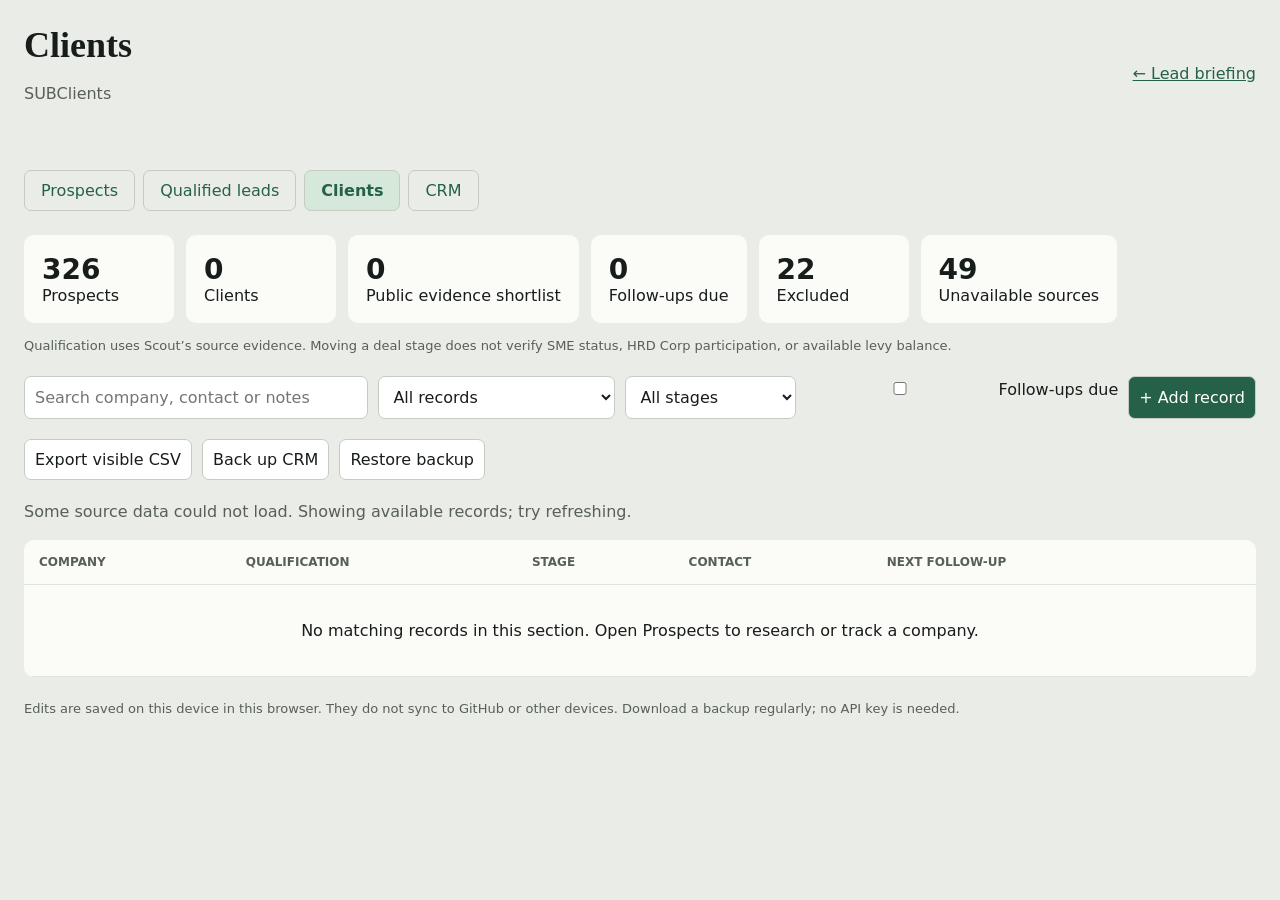
==== dashboard/clients.html @ cdf7065e "Review all 348 prospects and separate prospects, qualified leads, clients and CRM" ====
<!doctype html><html lang="en"><head><meta charset="utf-8"><meta name="viewport" content="width=device-width,initial-scale=1"><title>Scout — Clients</title><link rel="stylesheet" href="crm.css"></head><body data-view="clients">
<header><div><h1 id="pageTitle">Clients</h1><p>SUBClients</p></div><a href="scout.html">← Lead briefing</a></header>
<main><nav class="section-nav" aria-label="Scout sections"><a data-nav="prospects" href="prospects.html">Prospects</a><a data-nav="leads" href="leads.html">Qualified leads</a><a data-nav="clients" href="clients.html">Clients</a><a data-nav="crm" href="crm.html">CRM</a></nav><div class="stats" id="stats"></div><p class="notice">Qualification uses Scout’s source evidence. Moving a deal stage does not verify SME status, HRD Corp participation, or available levy balance.</p>
<div class="toolbar"><input id="search" type="search" aria-label="Search companies" placeholder="Search company, contact or notes"><select id="qualification" aria-label="Qualification filter"><option value="all">All records</option><option value="qualified">Public evidence shortlist</option><option value="research">Needs verification</option><option value="excluded">Excluded records</option><option value="unavailable">Unavailable sources</option></select><select id="stageFilter" aria-label="Stage filter"><option value="all">All stages</option></select><label style="margin:0"><input id="dueOnly" type="checkbox" style="display:inline;width:auto"> Follow-ups due</label><button id="add" class="primary">+ Add record</button></div>
<div class="toolbar"><button id="exportCsv">Export visible CSV</button><button id="backup">Back up CRM</button><button id="restore">Restore backup</button><input id="restoreFile" type="file" accept="application/json,.json" hidden></div>
<p id="status" role="status" aria-live="polite">Loading Scout records…</p><div class="table-wrap"><table><thead><tr><th>Company</th><th>Qualification</th><th>Stage</th><th>Contact</th><th>Next follow-up</th><th></th></tr></thead><tbody id="rows"></tbody></table></div><footer>Edits are saved on this device in this browser. They do not sync to GitHub or other devices. Download a backup regularly; no API key is needed.</footer></main>
<dialog id="editor"><form id="editForm"><h2 id="editorTitle">Prospect</h2><label>Company<input id="company" required maxlength="200"></label><label>Website<input id="website" type="url" placeholder="https://example.com"></label><div class="split"><label>Record type<select id="customerStatus"><option value="prospect">Prospect / lead</option><option value="client">Client</option></select></label><label>Stage<select id="stage"></select></label><label>Follow-up date<input id="followup" type="date"></label></div><div class="split"><label>Contact name<input id="contact" maxlength="200"></label><label>Contact role<input id="role" maxlength="200"></label></div><div class="split"><label>Email<input id="email" type="email"></label><label>Phone<input id="phone" maxlength="100"></label></div><label>Notes<textarea id="notes" maxlength="20000" placeholder="Training need, conversation notes, next action…"></textarea></label><div id="evidence"></div><div class="actions"><button type="button" id="cancel">Cancel</button><button class="primary" type="submit">Save record</button></div></form></dialog>
<script src="crm-app.js"></script></body></html>
---- dashboard/crm.css ----
:root{font-family:system-ui,sans-serif;color:#171d1b;background:#eaede7}*{box-sizing:border-box}body{margin:0}header,main{max-width:1320px;margin:auto;padding:24px}header{display:flex;gap:20px;justify-content:space-between;align-items:center}h1{font-family:Georgia,serif;font-size:36px;margin:0}h2{font-family:Georgia,serif}p{color:#565f5a;line-height:1.5}a{color:#246148}button,input,select,textarea{font:inherit;border:1px solid #c5ccc1;border-radius:7px;padding:10px;background:#fff;color:inherit}button{cursor:pointer}button:hover{background:#e6eee6}.primary{background:#246148;color:white}.toolbar{display:flex;gap:10px;flex-wrap:wrap;margin:20px 0}.toolbar input{flex:1;min-width:180px}.stats{display:flex;gap:12px;flex-wrap:wrap}.stat{padding:18px;background:#fbfbf8;border-radius:10px;min-width:150px}.stat strong{display:block;font-size:28px}.table-wrap{overflow:auto;border-radius:10px;background:#fbfbf8}table{width:100%;border-collapse:collapse;text-align:left}td,th{padding:15px;border-bottom:1px solid #e0e4db}th{font-size:12px;text-transform:uppercase;color:#565f5a}td small{display:block;color:#565f5a;margin-top:4px}.badge{font-size:12px;padding:4px 8px;border-radius:12px;background:#ede4cd;white-space:nowrap}.qualified{background:#d5e8d9}.overdue{color:#a24022;font-weight:600}.notice{font-size:13px}.empty{padding:36px;text-align:center}dialog{border:0;border-radius:12px;width:min(650px,94vw);max-height:90vh;padding:26px;background:#fbfbf8}dialog::backdrop{background:#171d1b88}label{display:block;margin:14px 0}label input,label select,label textarea{display:block;width:100%;margin-top:6px}textarea{min-height:100px}.split{display:flex;gap:14px}.split>*{flex:1}.actions{display:flex;gap:10px;justify-content:flex-end;margin-top:20px}#status{min-height:20px}#evidence{word-break:break-word;font-size:13px;background:#eaede7;padding:12px;border-radius:7px}button.link{border:0;background:none;color:#246148;padding:0;text-align:left;font-weight:600}footer{margin-top:24px;font-size:13px;color:#565f5a}@media(max-width:650px){header{align-items:flex-start}.split{display:block}td,th{padding:12px}.stat{min-width:120px}}

.section-nav{display:flex;gap:8px;flex-wrap:wrap;margin-bottom:24px}.section-nav a{padding:10px 16px;border:1px solid #c5ccc1;border-radius:7px;text-decoration:none}.section-nav a[aria-current]{font-weight:700}
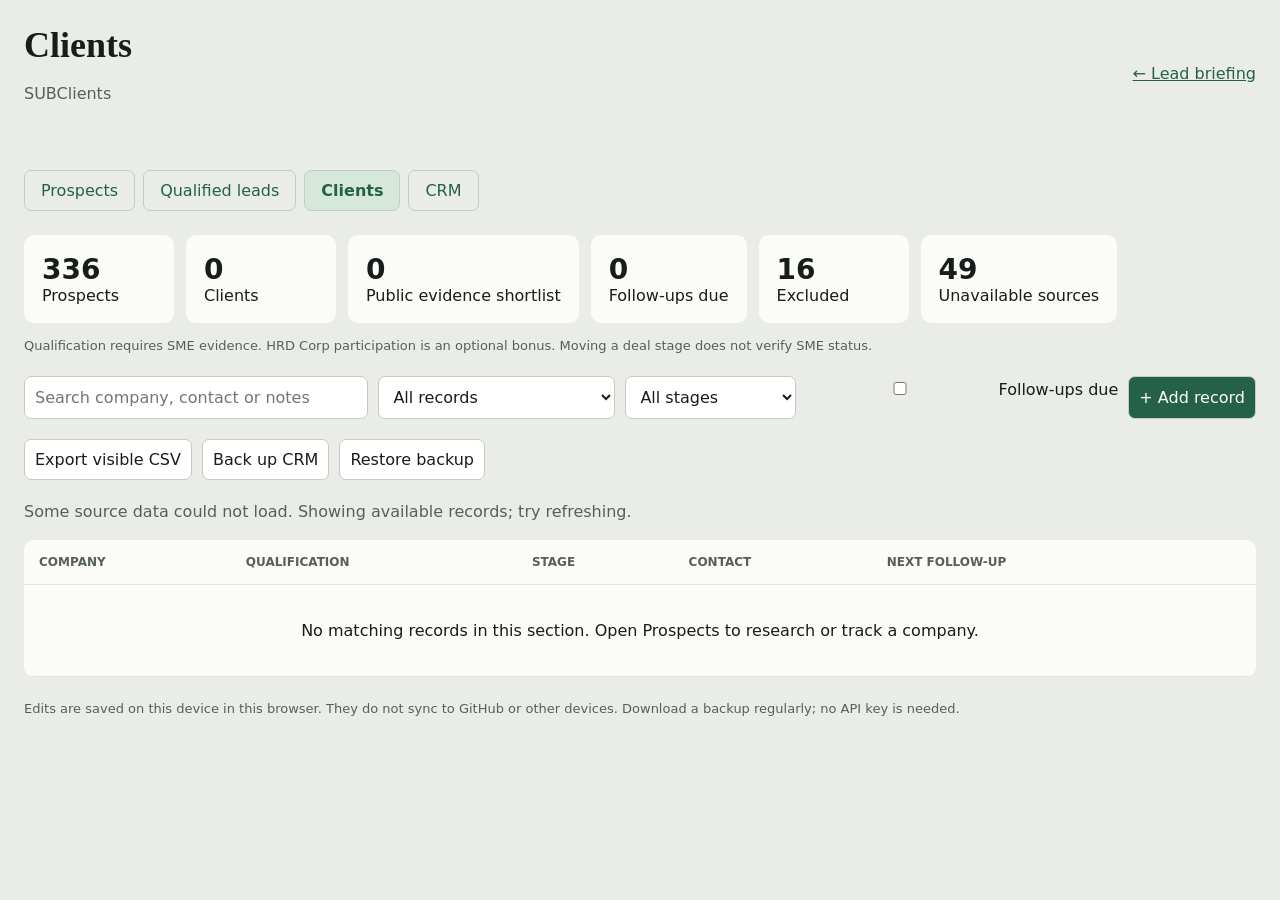
==== commit c792c983: "Require SME evidence only; make HRD Corp optional throughout Scout" ====
--- a/dashboard/clients.html
+++ b/dashboard/clients.html
@@ -1,6 +1,6 @@
 <!doctype html><html lang="en"><head><meta charset="utf-8"><meta name="viewport" content="width=device-width,initial-scale=1"><title>Scout — Clients</title><link rel="stylesheet" href="crm.css"></head><body data-view="clients">
 <header><div><h1 id="pageTitle">Clients</h1><p>SUBClients</p></div><a href="scout.html">← Lead briefing</a></header>
-<main><nav class="section-nav" aria-label="Scout sections"><a data-nav="prospects" href="prospects.html">Prospects</a><a data-nav="leads" href="leads.html">Qualified leads</a><a data-nav="clients" href="clients.html">Clients</a><a data-nav="crm" href="crm.html">CRM</a></nav><div class="stats" id="stats"></div><p class="notice">Qualification uses Scout’s source evidence. Moving a deal stage does not verify SME status, HRD Corp participation, or available levy balance.</p>
+<main><nav class="section-nav" aria-label="Scout sections"><a data-nav="prospects" href="prospects.html">Prospects</a><a data-nav="leads" href="leads.html">Qualified leads</a><a data-nav="clients" href="clients.html">Clients</a><a data-nav="crm" href="crm.html">CRM</a></nav><div class="stats" id="stats"></div><p class="notice">Qualification requires SME evidence. HRD Corp participation is an optional bonus. Moving a deal stage does not verify SME status.</p>
 <div class="toolbar"><input id="search" type="search" aria-label="Search companies" placeholder="Search company, contact or notes"><select id="qualification" aria-label="Qualification filter"><option value="all">All records</option><option value="qualified">Public evidence shortlist</option><option value="research">Needs verification</option><option value="excluded">Excluded records</option><option value="unavailable">Unavailable sources</option></select><select id="stageFilter" aria-label="Stage filter"><option value="all">All stages</option></select><label style="margin:0"><input id="dueOnly" type="checkbox" style="display:inline;width:auto"> Follow-ups due</label><button id="add" class="primary">+ Add record</button></div>
 <div class="toolbar"><button id="exportCsv">Export visible CSV</button><button id="backup">Back up CRM</button><button id="restore">Restore backup</button><input id="restoreFile" type="file" accept="application/json,.json" hidden></div>
 <p id="status" role="status" aria-live="polite">Loading Scout records…</p><div class="table-wrap"><table><thead><tr><th>Company</th><th>Qualification</th><th>Stage</th><th>Contact</th><th>Next follow-up</th><th></th></tr></thead><tbody id="rows"></tbody></table></div><footer>Edits are saved on this device in this browser. They do not sync to GitHub or other devices. Download a backup regularly; no API key is needed.</footer></main>
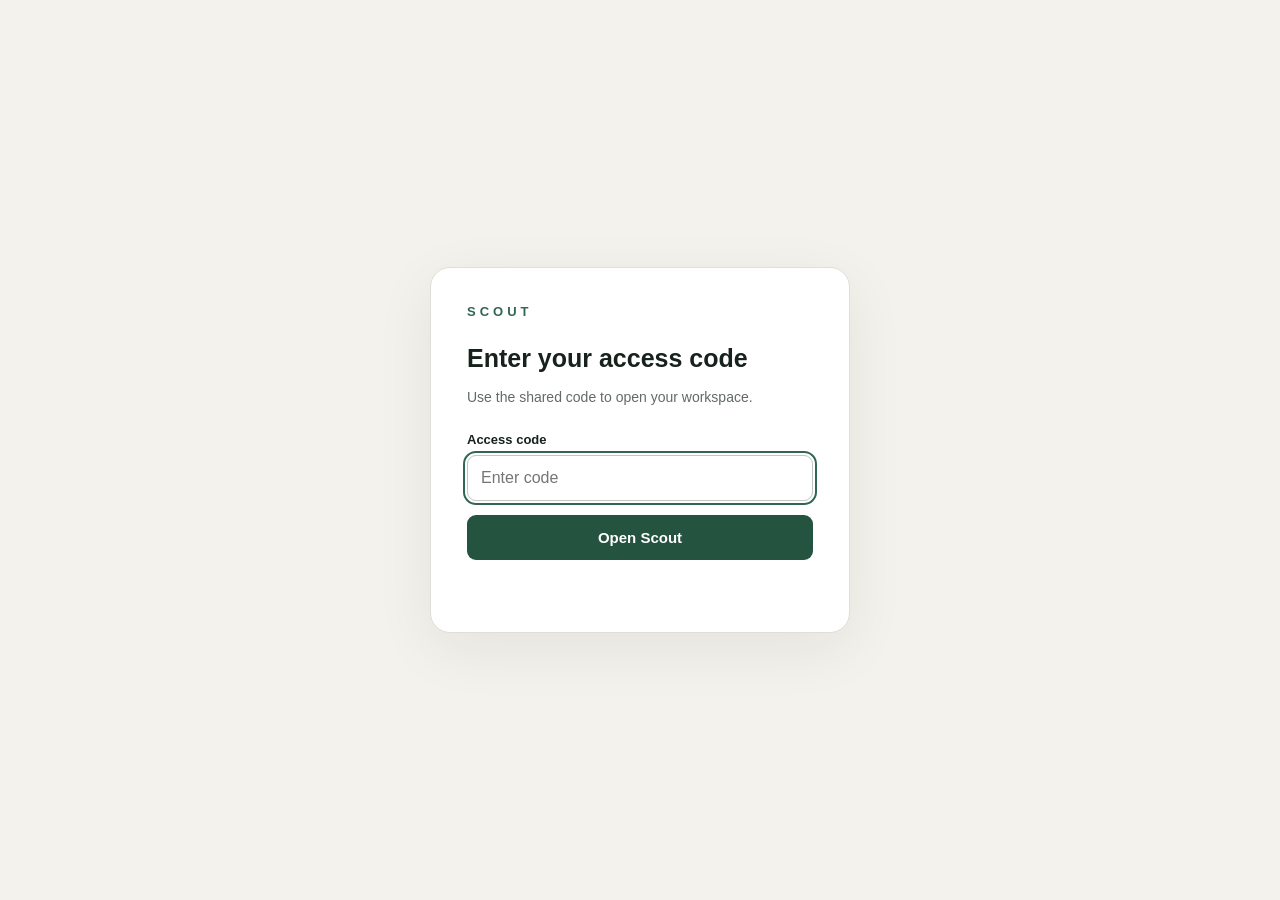
==== commit 04db7481: "Add shared code entry screen across Scout pages" ====
--- a/dashboard/clients.html
+++ b/dashboard/clients.html
@@ -1,8 +1,8 @@
-<!doctype html><html lang="en"><head><meta charset="utf-8"><meta name="viewport" content="width=device-width,initial-scale=1"><title>Scout — Clients</title><link rel="stylesheet" href="crm.css"></head><body data-view="clients">
+<!doctype html><html lang="en" class="scout-locked"><head><link rel="stylesheet" href="access.css"><script src="access.js"></script><meta charset="utf-8"><meta name="viewport" content="width=device-width,initial-scale=1"><title>Scout — Clients</title><link rel="stylesheet" href="crm.css"></head><body data-view="clients">
 <header><div><h1 id="pageTitle">Clients</h1><p>SUBClients</p></div><a href="scout.html">← Lead briefing</a></header>
 <main><nav class="section-nav" aria-label="Scout sections"><a data-nav="prospects" href="prospects.html">Prospects</a><a data-nav="leads" href="leads.html">Qualified leads</a><a data-nav="clients" href="clients.html">Clients</a><a data-nav="crm" href="crm.html">CRM</a></nav><div class="stats" id="stats"></div><p class="notice">Qualification requires SME evidence. HRD Corp participation is an optional bonus. Moving a deal stage does not verify SME status.</p>
 <div class="toolbar"><input id="search" type="search" aria-label="Search companies" placeholder="Search company, contact or notes"><select id="qualification" aria-label="Qualification filter"><option value="all">All records</option><option value="qualified">Public evidence shortlist</option><option value="research">Needs verification</option><option value="excluded">Excluded records</option><option value="unavailable">Unavailable sources</option></select><select id="stageFilter" aria-label="Stage filter"><option value="all">All stages</option></select><label style="margin:0"><input id="dueOnly" type="checkbox" style="display:inline;width:auto"> Follow-ups due</label><button id="add" class="primary">+ Add record</button></div>
 <div class="toolbar"><button id="exportCsv">Export visible CSV</button><button id="backup">Back up CRM</button><button id="restore">Restore backup</button><input id="restoreFile" type="file" accept="application/json,.json" hidden></div>
 <p id="status" role="status" aria-live="polite">Loading Scout records…</p><div class="table-wrap"><table><thead><tr><th>Company</th><th>Qualification</th><th>Stage</th><th>Contact</th><th>Next follow-up</th><th></th></tr></thead><tbody id="rows"></tbody></table></div><footer>Edits are saved on this device in this browser. They do not sync to GitHub or other devices. Download a backup regularly; no API key is needed.</footer></main>
 <dialog id="editor"><form id="editForm"><h2 id="editorTitle">Prospect</h2><label>Company<input id="company" required maxlength="200"></label><label>Website<input id="website" type="url" placeholder="https://example.com"></label><div class="split"><label>Record type<select id="customerStatus"><option value="prospect">Prospect / lead</option><option value="client">Client</option></select></label><label>Stage<select id="stage"></select></label><label>Follow-up date<input id="followup" type="date"></label></div><div class="split"><label>Contact name<input id="contact" maxlength="200"></label><label>Contact role<input id="role" maxlength="200"></label></div><div class="split"><label>Email<input id="email" type="email"></label><label>Phone<input id="phone" maxlength="100"></label></div><label>Notes<textarea id="notes" maxlength="20000" placeholder="Training need, conversation notes, next action…"></textarea></label><div id="evidence"></div><div class="actions"><button type="button" id="cancel">Cancel</button><button class="primary" type="submit">Save record</button></div></form></dialog>
-<script src="crm-app.js"></script></body></html>+<script type="application/scout-locked" data-scout-src="crm-app.js"></script><noscript class="scout-noscript">Enable JavaScript to enter the Scout access code.</noscript></body></html>
--- a/dashboard/access.css
+++ b/dashboard/access.css
@@ -0,0 +1,14 @@
+html.scout-locked body > :not(#scout-access-gate):not(.scout-noscript) { display:none !important; }
+#scout-access-gate { position:fixed;inset:0;z-index:2147483646;display:flex;align-items:center;justify-content:center;overflow:auto;padding:24px;box-sizing:border-box;background:#f4f2ed;color:#17221d;font-family:Arial,sans-serif; }
+#scout-access-gate .scout-access-card { box-sizing:border-box;width:100%;max-width:420px;background:#fff;border:1px solid #dedfd7;border-radius:20px;padding:36px;box-shadow:0 16px 60px #17221d12; }
+#scout-access-gate .scout-access-brand { font-weight:700;font-size:13px;letter-spacing:4px;color:#326653;margin-bottom:24px; }
+#scout-access-gate h1 { font-size:25px;line-height:1.25;margin:0 0 12px;font-family:Arial,sans-serif; }
+#scout-access-gate p { font-size:14px;line-height:1.6;color:#626b65;margin:0 0 24px; }
+#scout-access-gate label { display:block;font-size:13px;font-weight:600;margin-bottom:8px; }
+#scout-access-gate input { box-sizing:border-box;width:100%;font-family:Arial,sans-serif;font-size:16px;background:#fff;color:#17221d;border:1px solid #bfc7c0;border-radius:9px;padding:13px;margin:0 0 14px; }
+#scout-access-gate input:focus { outline:2px solid #326653;outline-offset:2px; }
+#scout-access-gate button { box-sizing:border-box;display:block;width:100%;border:0;border-radius:9px;background:#24533f;color:#fff;font:600 15px Arial,sans-serif;padding:14px;cursor:pointer; }
+#scout-access-gate button:disabled { opacity:.6;cursor:wait; }
+#scout-access-gate #scout-access-error { color:#b02525;margin:14px 0 0;min-height:22px; }
+#scout-lock-button { position:fixed;right:16px;bottom:16px;z-index:1000;border:1px solid #cbd2cc;border-radius:8px;background:#fff;color:#24533f;padding:10px 14px;font:600 13px Arial,sans-serif;cursor:pointer;box-shadow:0 3px 12px #17221d15; }
+.scout-noscript { position:fixed;inset:0;background:#f4f2ed;color:#17221d;padding:40px;font:16px Arial,sans-serif;z-index:2147483647; }
